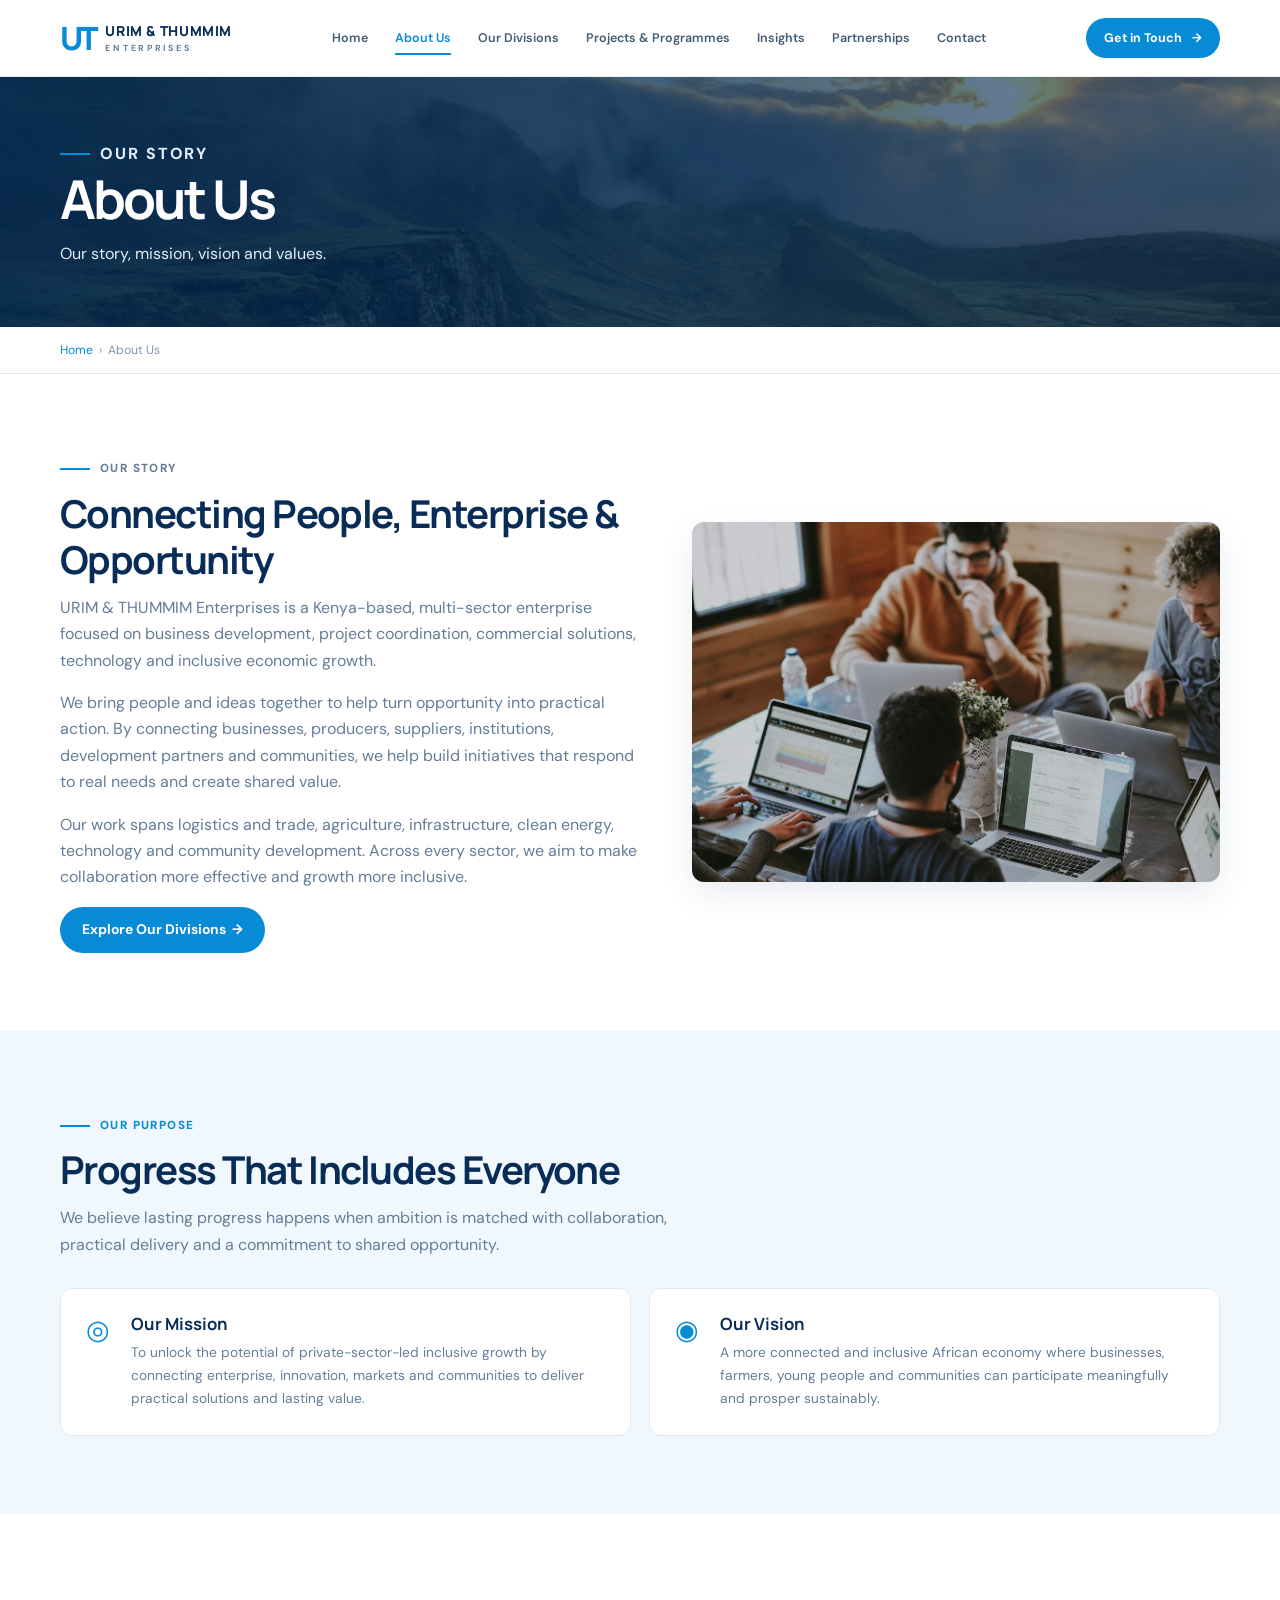
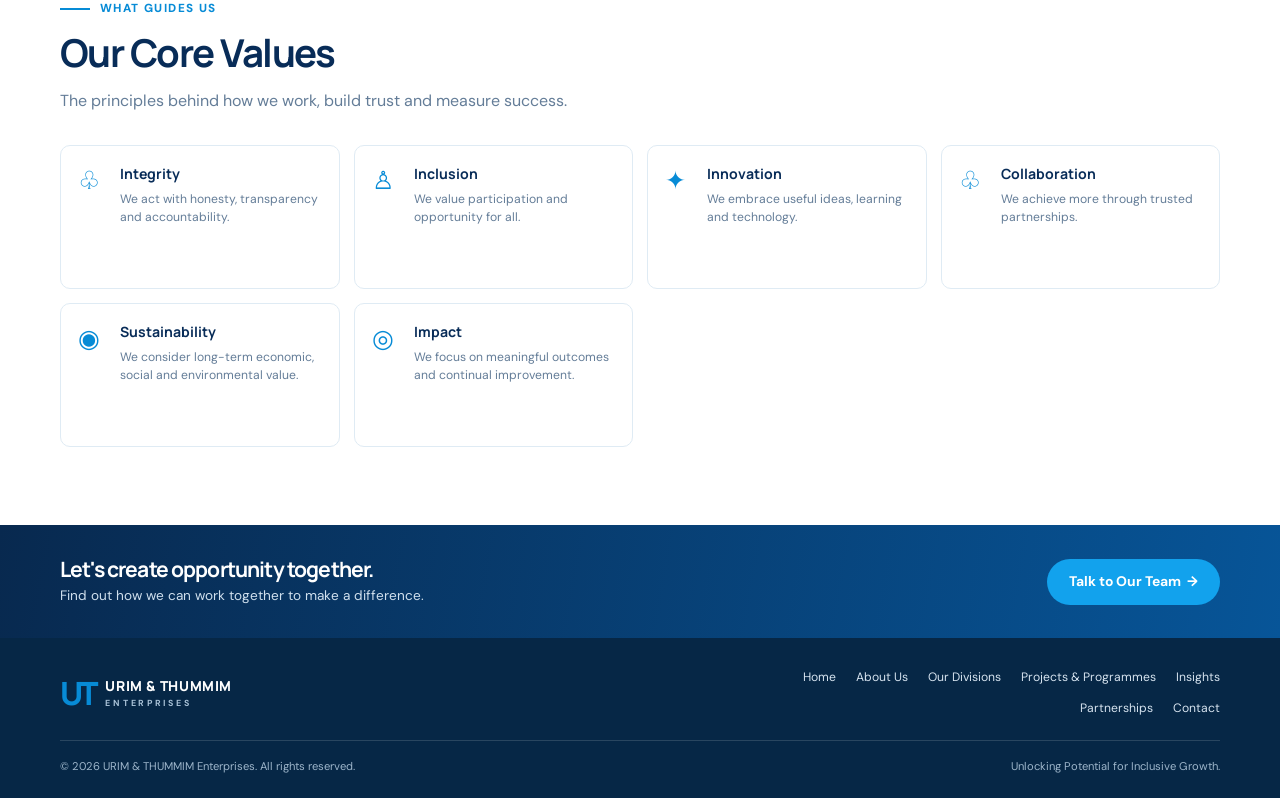
==== about.html @ a6ecb0e1 "Add files via upload" ====
<!doctype html>
<html lang="en">
<head>
  <meta charset="utf-8">
  <meta name="viewport" content="width=device-width, initial-scale=1">
  <meta name="theme-color" content="#082c58">
  <meta name="description" content="Learn about URIM & THUMMIM Enterprises, our purpose, mission, vision and values.">
  <title>About Us | URIM &amp; THUMMIM Enterprises</title>
  <link rel="stylesheet" href="assets/css/site.css">
  <script src="assets/js/site.js" defer></script>
</head>
<body>
  <header class="site-header"><div class="container nav-wrap">
    <a class="brand" href="index.html" aria-label="URIM and THUMMIM Enterprises home"><span class="brand-mark">UT</span><span class="brand-copy"><strong>URIM &amp; THUMMIM</strong><span>ENTERPRISES</span></span></a>
    <button class="menu-toggle" type="button" aria-label="Open navigation" aria-expanded="false" aria-controls="primary-navigation">☰</button>
    <nav class="site-nav" id="primary-navigation" aria-label="Main navigation"><a href="index.html">Home</a><a href="about.html" aria-current="page">About Us</a><a href="divisions.html">Our Divisions</a><a href="projects.html">Projects &amp; Programmes</a><a href="insights.html">Insights</a><a href="partnerships.html">Partnerships</a><a href="contact.html">Contact</a></nav>
    <a class="button nav-cta" href="contact.html">Get in Touch <span aria-hidden="true">→</span></a>
  </div></header>
  <main>
    <section class="page-hero"><div class="container"><p class="eyebrow">OUR STORY</p><h1>About Us</h1><p>Our story, mission, vision and values.</p></div></section>
    <div class="breadcrumbs"><div class="container"><a href="index.html">Home</a> &nbsp;›&nbsp; About Us</div></div>
    <section class="section"><div class="container story-grid">
      <div class="story-copy"><p class="eyebrow">OUR STORY</p><h2>Connecting People, Enterprise &amp; Opportunity</h2>
        <p>URIM &amp; THUMMIM Enterprises is a Kenya-based, multi-sector enterprise focused on business development, project coordination, commercial solutions, technology and inclusive economic growth.</p>
        <p>We bring people and ideas together to help turn opportunity into practical action. By connecting businesses, producers, suppliers, institutions, development partners and communities, we help build initiatives that respond to real needs and create shared value.</p>
        <p>Our work spans logistics and trade, agriculture, infrastructure, clean energy, technology and community development. Across every sector, we aim to make collaboration more effective and growth more inclusive.</p>
        <a class="button" href="divisions.html">Explore Our Divisions&nbsp; →</a>
      </div>
      <img class="story-image" src="assets/images/team.jpg" alt="Professionals collaborating around a table" loading="lazy">
    </div></section>
    <section class="section section--pale"><div class="container">
      <div class="section-heading"><div><p class="eyebrow">OUR PURPOSE</p><h2>Progress That Includes Everyone</h2><p class="lead">We believe lasting progress happens when ambition is matched with collaboration, practical delivery and a commitment to shared opportunity.</p></div></div>
      <div class="mission-grid">
        <article class="mission-card"><span class="solution-icon" aria-hidden="true">◎</span><div><h3>Our Mission</h3><p>To unlock the potential of private-sector-led inclusive growth by connecting enterprise, innovation, markets and communities to deliver practical solutions and lasting value.</p></div></article>
        <article class="mission-card"><span class="solution-icon" aria-hidden="true">◉</span><div><h3>Our Vision</h3><p>A more connected and inclusive African economy where businesses, farmers, young people and communities can participate meaningfully and prosper sustainably.</p></div></article>
      </div>
    </div></section>
    <section class="section" id="values"><div class="container">
      <div class="section-heading"><div><p class="eyebrow">WHAT GUIDES US</p><h2>Our Core Values</h2><p class="lead">The principles behind how we work, build trust and measure success.</p></div></div>
      <div class="solutions-grid">
        <article class="solution-card"><span class="solution-icon" aria-hidden="true">♧</span><span><h3>Integrity</h3><p>We act with honesty, transparency and accountability.</p></span></article>
        <article class="solution-card"><span class="solution-icon" aria-hidden="true">♙</span><span><h3>Inclusion</h3><p>We value participation and opportunity for all.</p></span></article>
        <article class="solution-card"><span class="solution-icon" aria-hidden="true">✦</span><span><h3>Innovation</h3><p>We embrace useful ideas, learning and technology.</p></span></article>
        <article class="solution-card"><span class="solution-icon" aria-hidden="true">♧</span><span><h3>Collaboration</h3><p>We achieve more through trusted partnerships.</p></span></article>
        <article class="solution-card"><span class="solution-icon" aria-hidden="true">◉</span><span><h3>Sustainability</h3><p>We consider long-term economic, social and environmental value.</p></span></article>
        <article class="solution-card"><span class="solution-icon" aria-hidden="true">◎</span><span><h3>Impact</h3><p>We focus on meaningful outcomes and continual improvement.</p></span></article>
      </div>
    </div></section>
    <section class="callout"><div class="container callout-inner"><div><h2>Let's create opportunity together.</h2><p>Find out how we can work together to make a difference.</p></div><a class="button" href="contact.html">Talk to Our Team&nbsp; →</a></div></section>
  </main>
  <footer class="site-footer"><div class="container footer-main"><a class="brand" href="index.html"><span class="brand-mark">UT</span><span class="brand-copy"><strong>URIM &amp; THUMMIM</strong><span>ENTERPRISES</span></span></a><nav class="footer-nav" aria-label="Footer navigation"><a href="index.html">Home</a><a href="about.html">About Us</a><a href="divisions.html">Our Divisions</a><a href="projects.html">Projects &amp; Programmes</a><a href="insights.html">Insights</a><a href="partnerships.html">Partnerships</a><a href="contact.html">Contact</a></nav></div><div class="container footer-bottom"><span>© <span data-year>2026</span> URIM &amp; THUMMIM Enterprises. All rights reserved.</span><span>Unlocking Potential for Inclusive Growth.</span></div></footer>
</body>
</html>
---- assets/css/site.css ----
@import url('https://fonts.googleapis.com/css2?family=DM+Sans:wght@400;500;600;700&family=Manrope:wght@400;500;600;700;800&display=swap');

:root {
  --navy: #082c58;
  --blue: #078bd6;
  --bright-blue: #12a2ed;
  --ink: #14365e;
  --muted: #647d98;
  --pale: #f1f8fd;
  --line: #dfebf4;
  --white: #fff;
  --shadow: 0 12px 32px rgb(15 58 99 / 9%);
}

* { box-sizing: border-box; }
html { scroll-behavior: smooth; }
body {
  margin: 0;
  color: var(--ink);
  background: #fff;
  font-family: "DM Sans", Arial, sans-serif;
  line-height: 1.65;
  -webkit-font-smoothing: antialiased;
}
img { display: block; width: 100%; object-fit: cover; }
a { color: inherit; text-decoration: none; }
button, input, select, textarea { font: inherit; }
button, a { -webkit-tap-highlight-color: transparent; }
.container { width: min(1160px, calc(100% - 48px)); margin-inline: auto; }
.section { padding: 78px 0; }
.section--pale { background: var(--pale); }
.eyebrow {
  display: inline-flex;
  align-items: center;
  gap: 10px;
  margin: 0 0 12px;
  color: var(--blue);
  font-size: .73rem;
  font-weight: 800;
  letter-spacing: .12em;
  text-transform: uppercase;
}
.eyebrow::before { width: 30px; height: 2px; background: var(--blue); content: ""; }
h1, h2, h3, p { margin-top: 0; }
h1, h2, h3 { font-family: Manrope, "DM Sans", sans-serif; line-height: 1.2; }
h2 { margin-bottom: 12px; color: var(--navy); font-size: clamp(1.7rem, 3vw, 2.45rem); letter-spacing: -.04em; }
.lead { max-width: 660px; margin-bottom: 0; color: var(--muted); }
.section-heading { display: flex; align-items: end; justify-content: space-between; gap: 24px; margin-bottom: 30px; }
.section-heading > div { max-width: 690px; }
.text-link { color: var(--blue); font-size: .88rem; font-weight: 700; white-space: nowrap; }
.text-link:hover { color: var(--navy); }
.button {
  display: inline-flex;
  min-height: 46px;
  align-items: center;
  justify-content: center;
  gap: 10px;
  padding: 0 21px;
  border: 1px solid transparent;
  border-radius: 999px;
  background: var(--blue);
  color: var(--white);
  font-size: .87rem;
  font-weight: 700;
  transition: background .2s, transform .2s;
}
.button:hover { transform: translateY(-2px); background: var(--navy); }
.button--outline { border-color: #9eb4c9; background: #fff; color: var(--navy); }
.button--outline:hover { border-color: var(--navy); background: var(--navy); color: #fff; }

/* Header and navigation */
.site-header { position: relative; z-index: 5; border-bottom: 1px solid #e8f0f7; background: #fff; }
.nav-wrap { display: flex; min-height: 76px; align-items: center; justify-content: space-between; gap: 24px; }
.brand { display: inline-flex; flex: 0 0 auto; align-items: center; gap: 10px; color: var(--navy); }
.brand-mark { color: var(--blue); font-family: Manrope, sans-serif; font-size: 2rem; font-weight: 800; letter-spacing: -.12em; line-height: 1; }
.brand-copy { display: grid; line-height: 1.15; }
.brand-copy strong { font-family: Manrope, sans-serif; font-size: .86rem; font-weight: 800; letter-spacing: .045em; }
.brand-copy span { margin-top: 4px; color: var(--muted); font-size: .55rem; font-weight: 700; letter-spacing: .31em; }
.site-nav { display: flex; align-items: center; gap: clamp(14px, 2.1vw, 28px); }
.site-nav a { position: relative; padding: 10px 0; color: #425b75; font-size: .78rem; font-weight: 600; white-space: nowrap; }
.site-nav a:hover, .site-nav a[aria-current="page"] { color: var(--blue); }
.site-nav a[aria-current="page"]::after { position: absolute; right: 0; bottom: 3px; left: 0; height: 2px; background: var(--blue); content: ""; }
.nav-cta { min-height: 40px; padding: 0 17px; font-size: .78rem; }
.menu-toggle { display: none; width: 44px; height: 44px; border: 1px solid var(--line); border-radius: 50%; background: #fff; color: var(--navy); cursor: pointer; font-size: 1.25rem; }

/* Home page */
.hero {
  position: relative;
  display: flex;
  min-height: 490px;
  align-items: center;
  overflow: hidden;
  background: linear-gradient(90deg, rgb(255 255 255 / 97%) 0%, rgb(255 255 255 / 82%) 39%, rgb(255 255 255 / 5%) 75%), url("../images/hero-reference.jpg") right center / auto 100% no-repeat, url("../images/solar-panels.jpg") center / cover no-repeat;
}
.hero::after { position: absolute; top: 0; right: 0; width: 11%; height: 100%; background: linear-gradient(135deg, transparent 0 30%, rgb(0 154 229 / 82%) 30% 54%, transparent 54%); content: ""; }
.hero-content { position: relative; z-index: 1; max-width: 620px; padding: 72px 0; }
.hero h1 { margin: 0 0 16px; color: var(--navy); font-size: clamp(2.5rem, 5.2vw, 4.25rem); font-weight: 800; letter-spacing: -.065em; line-height: 1.07; }
.hero h1 span { color: var(--blue); }
.hero-copy { max-width: 490px; margin-bottom: 24px; color: #395673; font-size: 1rem; }
.button-row { display: flex; flex-wrap: wrap; gap: 12px; }
.pillars { border-bottom: 1px solid var(--line); background: #fff; }
.pillar-row { display: grid; grid-template-columns: repeat(5, 1fr); padding: 18px 0; }
.pillar { display: flex; min-height: 48px; align-items: center; justify-content: center; gap: 12px; padding: 5px 12px; border-right: 1px solid var(--line); color: var(--navy); font-size: .75rem; font-weight: 600; line-height: 1.35; }
.pillar:last-child { border: 0; }
.pillar-icon { color: var(--blue); font-size: 1.35rem; }
.intro-grid { display: grid; grid-template-columns: .95fr 1.45fr; align-items: center; gap: 54px; }
.intro-copy p { margin: 0 0 14px; color: var(--muted); font-size: .92rem; }
.intro-copy .button { margin-top: 9px; }
.feature-photos { display: grid; height: 240px; grid-template-columns: 1.35fr 1fr; gap: 12px; }
.photo-feature { position: relative; min-height: 240px; overflow: hidden; border-radius: 12px; }
.photo-feature img { height: 100%; transition: transform .4s; }
.photo-feature:hover img { transform: scale(1.04); }
.photo-feature::after { position: absolute; inset: 45% 0 0; background: linear-gradient(transparent, rgb(4 29 57 / 75%)); content: ""; }
.photo-feature span { position: absolute; z-index: 1; right: 18px; bottom: 18px; left: 18px; color: white; font-family: Manrope, sans-serif; font-size: 1rem; font-weight: 700; line-height: 1.35; }
.photo-stack { display: grid; min-height: 0; grid-template-rows: repeat(3, minmax(0, 1fr)); gap: 10px; }
.photo-stack .photo-feature { min-height: 0; }
.photo-stack .photo-feature span { right: 13px; bottom: 12px; left: 13px; font-size: .8rem; }
.solutions-grid { display: grid; grid-template-columns: repeat(4, 1fr); gap: 14px; }
.solution-card { display: flex; min-height: 144px; gap: 14px; padding: 20px 17px; border: 1px solid var(--line); border-radius: 10px; background: #fff; transition: box-shadow .2s, transform .2s; }
.solution-card:hover { transform: translateY(-3px); box-shadow: var(--shadow); }
.solution-icon { flex: 0 0 28px; color: var(--blue); font-size: 1.55rem; line-height: 1.2; }
.solution-card h3 { margin: 0 0 7px; color: var(--navy); font-size: .88rem; }
.solution-card p { margin: 0; color: var(--muted); font-size: .76rem; line-height: 1.55; }
.values-band { display: grid; grid-template-columns: .95fr 2.05fr; background: var(--navy); color: #fff; }
.values-intro { display: flex; min-height: 260px; align-items: center; padding: 45px max(34px, calc((100vw - 1160px) / 2)); padding-right: 35px; background: linear-gradient(90deg, rgb(4 34 68 / 84%), rgb(4 34 68 / 62%)), url("../images/community.jpg") center / cover; }
.values-intro h2 { color: #fff; font-size: 1.8rem; }
.values-intro p { max-width: 360px; margin-bottom: 18px; color: #d3e2ef; font-size: .86rem; }
.values-list { display: grid; grid-template-columns: repeat(6, 1fr); align-content: center; padding: 32px 4vw; }
.value-item { padding: 14px 9px; text-align: center; }
.value-item .solution-icon { display: block; margin-bottom: 9px; font-size: 1.55rem; }
.value-item strong { display: block; color: #fff; font-size: .75rem; }
.value-item span:last-child { display: block; margin-top: 5px; color: #b9cee1; font-size: .67rem; line-height: 1.45; }
.project-grid { display: grid; grid-template-columns: repeat(3, 1fr); gap: 18px; }
.project-card { overflow: hidden; border: 1px solid var(--line); border-radius: 11px; background: #fff; }
.project-card img { height: 190px; transition: transform .4s; }
.project-card:hover img { transform: scale(1.035); }
.project-card-copy { padding: 17px 18px 19px; }
.project-card h3 { margin-bottom: 7px; color: var(--navy); font-size: .95rem; }
.project-card p { margin-bottom: 12px; color: var(--muted); font-size: .79rem; }
.project-card .text-link { font-size: .78rem; }
.explore-grid { display: grid; grid-template-columns: repeat(3, minmax(0, 1fr)); gap: 18px; }
.explore-card { overflow: hidden; border: 1px solid var(--line); border-radius: 11px; background: #fff; transition: box-shadow .2s, transform .2s; }
.explore-card:hover { transform: translateY(-3px); box-shadow: var(--shadow); }
.explore-card img { height: 175px; transition: transform .4s; }
.explore-card:hover img { transform: scale(1.035); }
.explore-card-copy { padding: 17px 18px 19px; }
.explore-card h3 { margin: 10px 0 7px; color: var(--navy); font-size: 1rem; }
.explore-card p { margin-bottom: 11px; color: var(--muted); font-size: .82rem; }
.explore-card .text-link { font-size: .78rem; }
.callout { padding: 31px 0; background: linear-gradient(100deg, #08294f, #075598); color: #fff; }
.callout-inner { display: flex; align-items: center; justify-content: space-between; gap: 25px; }
.callout h2 { margin: 0 0 4px; color: #fff; font-size: 1.32rem; }
.callout p { margin: 0; color: #d0e0ee; font-size: .85rem; }
.callout .button { flex: 0 0 auto; background: var(--bright-blue); }

/* Interior pages */
.page-hero { position: relative; display: flex; min-height: 250px; align-items: center; overflow: hidden; background: linear-gradient(90deg, rgb(5 42 79 / 90%), rgb(5 42 79 / 55%)), url("../images/landscape.jpg") center 52% / cover; color: #fff; }
.page-hero--projects { background-image: linear-gradient(90deg, rgb(5 42 79 / 88%), rgb(5 42 79 / 48%)), url("../images/hero-worker.jpg"); }
.page-hero--divisions { background-image: linear-gradient(90deg, rgb(5 42 79 / 88%), rgb(5 42 79 / 48%)), url("../images/solar-panels.jpg"); }
.page-hero--insights { background-image: linear-gradient(90deg, rgb(5 42 79 / 88%), rgb(5 42 79 / 48%)), url("../images/meeting.jpg"); }
.page-hero--contact { background-image: linear-gradient(90deg, rgb(5 42 79 / 86%), rgb(5 42 79 / 34%)), url("../images/city-skyline.jpg"); background-position: center, center 43%; }
.page-hero h1 { margin: 0 0 9px; color: #fff; font-size: clamp(2.2rem, 5vw, 3.35rem); letter-spacing: -.055em; }
.page-hero p { max-width: 610px; margin: 0; color: #e0edf7; font-size: 1rem; }
.breadcrumbs { padding: 13px 0; border-bottom: 1px solid var(--line); color: #8296aa; font-size: .76rem; }
.breadcrumbs a { color: var(--blue); }
.story-grid { display: grid; grid-template-columns: 1.05fr .95fr; align-items: center; gap: 48px; }
.story-image { height: 360px; border-radius: 12px; box-shadow: var(--shadow); }
.story-copy p { color: var(--muted); }
.story-feature { display: grid; grid-template-columns: 1fr 1fr; align-items: center; gap: 30px; margin: 0 0 30px; overflow: hidden; border: 1px solid var(--line); border-radius: 12px; background: #f3f8fc; }
.story-feature > img { height: 280px; }
.story-feature-copy { padding: 28px 30px 28px 0; }
.story-feature-copy h2 { margin: 8px 0; color: var(--navy); font-size: 1.4rem; }
.story-feature-copy p:not(.eyebrow) { color: var(--muted); font-size: .87rem; }
.mission-grid { display: grid; grid-template-columns: repeat(2, 1fr); gap: 18px; }
.mission-card { display: flex; gap: 17px; padding: 25px; border: 1px solid var(--line); border-radius: 12px; background: #fff; }
.mission-card .solution-icon { font-size: 1.7rem; }
.mission-card h3 { margin: 0 0 7px; color: var(--navy); font-size: 1.05rem; }
.mission-card p { margin: 0; color: var(--muted); font-size: .86rem; }
.stats { display: grid; grid-template-columns: repeat(4, 1fr); gap: 15px; }
.stat { padding: 25px 20px; border: 1px solid var(--line); border-radius: 10px; background: #fff; text-align: center; }
.stat strong { display: block; color: var(--blue); font-family: Manrope, sans-serif; font-size: 1.8rem; }
.stat span { color: var(--muted); font-size: .82rem; }
.division-grid, .insight-grid { display: grid; grid-template-columns: repeat(3, 1fr); gap: 22px; }
.division-card { overflow: hidden; border: 1px solid var(--line); border-radius: 12px; background: #fff; }
.division-card img { height: 205px; }
.division-card > div { padding: 20px; }
.division-card h3 { margin-bottom: 8px; color: var(--navy); font-size: 1.05rem; }
.division-card p { margin-bottom: 12px; color: var(--muted); font-size: .83rem; }
.tag { display: inline-flex; padding: 4px 10px; border-radius: 999px; background: #e8f5fe; color: #087cbd; font-size: .67rem; font-weight: 700; }
.project-card .tag { margin-bottom: 9px; }
.project-filters { display: flex; flex-wrap: wrap; gap: 9px; margin-bottom: 24px; }
.filter-chip { padding: 8px 15px; border: 1px solid var(--line); border-radius: 999px; background: white; color: var(--muted); font-size: .79rem; }
.filter-chip.active { border-color: var(--blue); background: var(--blue); color: #fff; }
.insight-card { overflow: hidden; border: 1px solid var(--line); border-radius: 12px; background: #fff; }
.insight-card img { height: 190px; }
.insight-copy { padding: 19px; }
.insight-copy h3 { margin: 10px 0 8px; color: var(--navy); font-size: 1rem; }
.insight-copy p { margin: 0; color: var(--muted); font-size: .82rem; }
.partnership-grid { display: grid; grid-template-columns: 1fr 1fr; align-items: center; gap: 42px; }
.partnership-grid img { height: 360px; border-radius: 12px; }
.check-list { display: grid; gap: 12px; margin: 21px 0; padding: 0; list-style: none; }
.check-list li { display: flex; gap: 10px; color: var(--muted); font-size: .88rem; }
.check-list li::before { color: var(--blue); content: "✓"; font-weight: 800; }
.contact-section { padding: 45px 0 58px; }
.contact-grid { display: grid; grid-template-columns: .92fr 1.08fr; align-items: start; gap: 38px; }
.contact-grid > div > h2 { margin-bottom: 8px; font-size: 1.8rem; }
.contact-intro { margin-bottom: 19px; color: var(--muted); font-size: .87rem; }
.contact-info { display: grid; gap: 9px; }
.contact-card { display: flex; align-items: flex-start; gap: 13px; padding: 12px 14px; border: 1px solid var(--line); border-radius: 9px; background: #fff; }
.contact-icon { display: grid; width: 34px; height: 34px; flex: 0 0 34px; place-items: center; border-radius: 9px; background: #eaf6fd; color: var(--blue); }
.contact-icon svg { width: 19px; height: 19px; stroke: currentColor; stroke-linecap: round; stroke-linejoin: round; stroke-width: 1.8; }
.contact-card strong { display: block; margin-bottom: 3px; color: var(--navy); font-size: .87rem; }
.contact-card span { color: var(--muted); font-size: .81rem; }
.contact-card .contact-email-link { display: inline-flex; min-height: 34px; align-items: center; margin-top: 3px; padding: 6px 10px; border-radius: 6px; background: #eaf6fd; color: #087cbd; font-size: .81rem; font-weight: 700; text-decoration: underline; text-underline-offset: 3px; }
.contact-card .contact-email-link:hover { background: #d7edfa; color: #064e78; }
.contact-card .contact-email-link:focus-visible { border-radius: 2px; outline: 2px solid var(--blue); outline-offset: 3px; }
.contact-map { position: relative; display: block; height: 154px; margin-top: 13px; overflow: hidden; border: 1px solid var(--line); border-radius: 10px; background: #e7f1e7; }
.contact-map > img { height: 100%; }
.map-label { position: absolute; right: 9px; bottom: 9px; left: 9px; display: flex; align-items: center; justify-content: space-between; gap: 12px; padding: 9px 12px; border: 1px solid rgb(223 235 244 / 85%); border-radius: 8px; background: rgb(255 255 255 / 96%); }
.map-label strong, .map-label small { display: block; }
.map-label strong { color: var(--navy); font-size: .78rem; }
.map-label small { margin-top: 2px; color: var(--muted); font-size: .67rem; }
.map-link { color: var(--blue); font-size: .72rem; font-weight: 700; white-space: nowrap; }
.contact-banner { padding: 28px 0; background: linear-gradient(100deg, rgb(4 37 71 / 97%), rgb(5 73 127 / 88%)), url("../images/landscape.jpg") center 48% / cover; color: #fff; }
.contact-banner-inner { display: flex; align-items: center; gap: 17px; }
.contact-banner-mark { display: grid; width: 49px; height: 49px; flex: 0 0 49px; place-items: center; border: 1px solid rgb(255 255 255 / 46%); border-radius: 50%; color: #fff; font-family: Manrope, sans-serif; font-size: 1.05rem; font-weight: 800; }
.contact-banner-inner > div { flex: 1; }
.contact-banner h2 { margin: 0 0 4px; color: #fff; font-size: 1.18rem; }
.contact-banner p { margin: 0; color: #d0e0ee; font-size: .8rem; }
.contact-banner .button { flex: 0 0 auto; background: var(--bright-blue); }

/* Footer */
.site-footer { background: #062746; color: #d6e3ef; }
.footer-top { display: flex; align-items: center; justify-content: space-between; gap: 25px; padding: 38px 0; border-bottom: 1px solid rgb(255 255 255 / 14%); }
.footer-top h2 { margin: 0 0 5px; color: #fff; font-size: 1.28rem; }
.footer-top p { margin: 0; color: #b7cadd; font-size: .8rem; }
.footer-main { display: grid; grid-template-columns: 1.4fr 1fr; gap: 40px; padding: 29px 0 22px; }
.footer-main .brand { color: #fff; }
.footer-main .brand-copy span { color: #aac3d8; }
.footer-nav { display: flex; flex-wrap: wrap; justify-content: end; gap: 11px 20px; align-content: center; }
.footer-nav a { color: #d6e3ef; font-size: .76rem; }
.footer-nav a:hover { color: #65c5fb; }
.footer-bottom { display: flex; justify-content: space-between; gap: 18px; padding: 16px 0 22px; border-top: 1px solid rgb(255 255 255 / 14%); color: #9db5ca; font-size: .7rem; }
.social-links { display: flex; gap: 8px; }
.social-links a { display: grid; width: 25px; height: 25px; place-items: center; border-radius: 50%; background: #e5f3fd; color: var(--navy); font-size: .67rem; font-weight: 800; }

@media (max-width: 920px) {
  .site-nav { gap: 13px; }
  .site-nav a { font-size: .71rem; }
  .nav-cta { display: none; }
  .intro-grid { gap: 32px; }
  .solutions-grid { grid-template-columns: repeat(2, 1fr); }
  .values-band { grid-template-columns: 1fr; }
  .values-intro { min-height: 220px; padding: 38px 24px; }
  .values-list { padding: 24px; }
  .division-grid, .insight-grid, .explore-grid { grid-template-columns: repeat(2, minmax(0, 1fr)); }
}
@media (max-width: 700px) {
  .container { width: min(100% - 36px, 540px); }
  .section { padding: 57px 0; }
  .nav-wrap { min-height: 68px; }
  .menu-toggle { display: inline-grid; place-items: center; }
  .site-nav { position: absolute; top: 100%; right: 0; left: 0; display: none; align-items: stretch; gap: 0; padding: 9px 18px 17px; border-bottom: 1px solid var(--line); background: #fff; box-shadow: 0 14px 20px rgb(10 42 72 / 10%); }
  .site-nav.is-open { display: grid; }
  .site-nav a { padding: 12px 6px; border-bottom: 1px solid #edf2f7; font-size: .9rem; }
  .site-nav a[aria-current="page"]::after { right: auto; bottom: 6px; width: 25px; }
  .hero { min-height: 525px; align-items: end; background-image: linear-gradient(0deg, rgb(255 255 255 / 98%), rgb(255 255 255 / 91%) 40%, rgb(255 255 255 / 15%) 100%), url("../images/hero-reference.jpg"), url("../images/solar-panels.jpg"); background-position: center, right center, center; background-size: 100% 100%, auto 66%, cover; background-repeat: no-repeat; }
  .hero::after { width: 18%; }
  .hero-content { padding: 190px 0 39px; }
  .hero h1 { font-size: clamp(2.35rem, 11vw, 3.4rem); }
  .hero-copy { font-size: .91rem; }
  .pillar-row { grid-template-columns: repeat(2, 1fr); padding: 10px 0; }
  .pillar { justify-content: start; min-height: 56px; border-right: 0; border-bottom: 1px solid var(--line); }
  .pillar:nth-last-child(-n+1) { grid-column: 1 / -1; border-bottom: 0; }
  .intro-grid, .story-grid, .partnership-grid, .contact-grid { grid-template-columns: 1fr; gap: 27px; }
  .story-feature { grid-template-columns: 1fr; gap: 0; }
  .story-feature > img { height: 210px; }
  .story-feature-copy { padding: 22px; }
  .feature-photos { height: auto; grid-template-columns: 1fr; }
  .photo-feature { min-height: 220px; }
  .photo-stack { grid-template-columns: repeat(3, minmax(0, 1fr)); grid-template-rows: 1fr; }
  .photo-stack .photo-feature { min-height: 115px; }
  .section-heading { align-items: start; flex-direction: column; gap: 10px; }
  .solutions-grid { gap: 10px; }
  .solution-card { min-height: 155px; flex-direction: column; gap: 10px; padding: 15px; }
  .solution-icon { font-size: 1.35rem; }
  .values-list { grid-template-columns: repeat(3, 1fr); padding: 18px 10px; }
  .project-grid, .division-grid, .insight-grid { grid-template-columns: 1fr; }
  .explore-grid { grid-template-columns: repeat(2, minmax(0, 1fr)); gap: 11px; }
  .explore-card img { height: 125px; }
  .explore-card-copy { padding: 13px; }
  .explore-card h3 { font-size: .89rem; }
  .explore-card p { font-size: .75rem; }
  .project-card img, .division-card img, .insight-card img { height: 215px; }
  .callout-inner, .footer-top { align-items: start; flex-direction: column; }
  .callout-inner .button { align-self: start; }
  .page-hero { min-height: 220px; }
  .mission-grid, .stats { grid-template-columns: repeat(2, 1fr); }
  .story-image, .partnership-grid img { height: 270px; }
  .contact-banner-inner { align-items: start; flex-wrap: wrap; }
  .contact-banner-inner > div { flex-basis: calc(100% - 70px); }
  .contact-banner .button { margin-left: 66px; }
  .footer-main { grid-template-columns: 1fr; gap: 20px; }
  .footer-nav { justify-content: start; }
  .footer-bottom { flex-direction: column; }
}
@media (max-width: 390px) {
  .container { width: calc(100% - 28px); }
  .brand-copy strong { font-size: .76rem; }
  .brand-mark { font-size: 1.8rem; }
  .button { padding-inline: 16px; font-size: .8rem; }
  .pillar { padding-inline: 6px; font-size: .69rem; }
  .solutions-grid { grid-template-columns: 1fr 1fr; }
  .explore-grid { grid-template-columns: 1fr; }
  .explore-card img { height: 170px; }
}
@media (prefers-reduced-motion: reduce) {
  *, *::before, *::after { scroll-behavior: auto !important; transition-duration: .01ms !important; animation-duration: .01ms !important; }
}
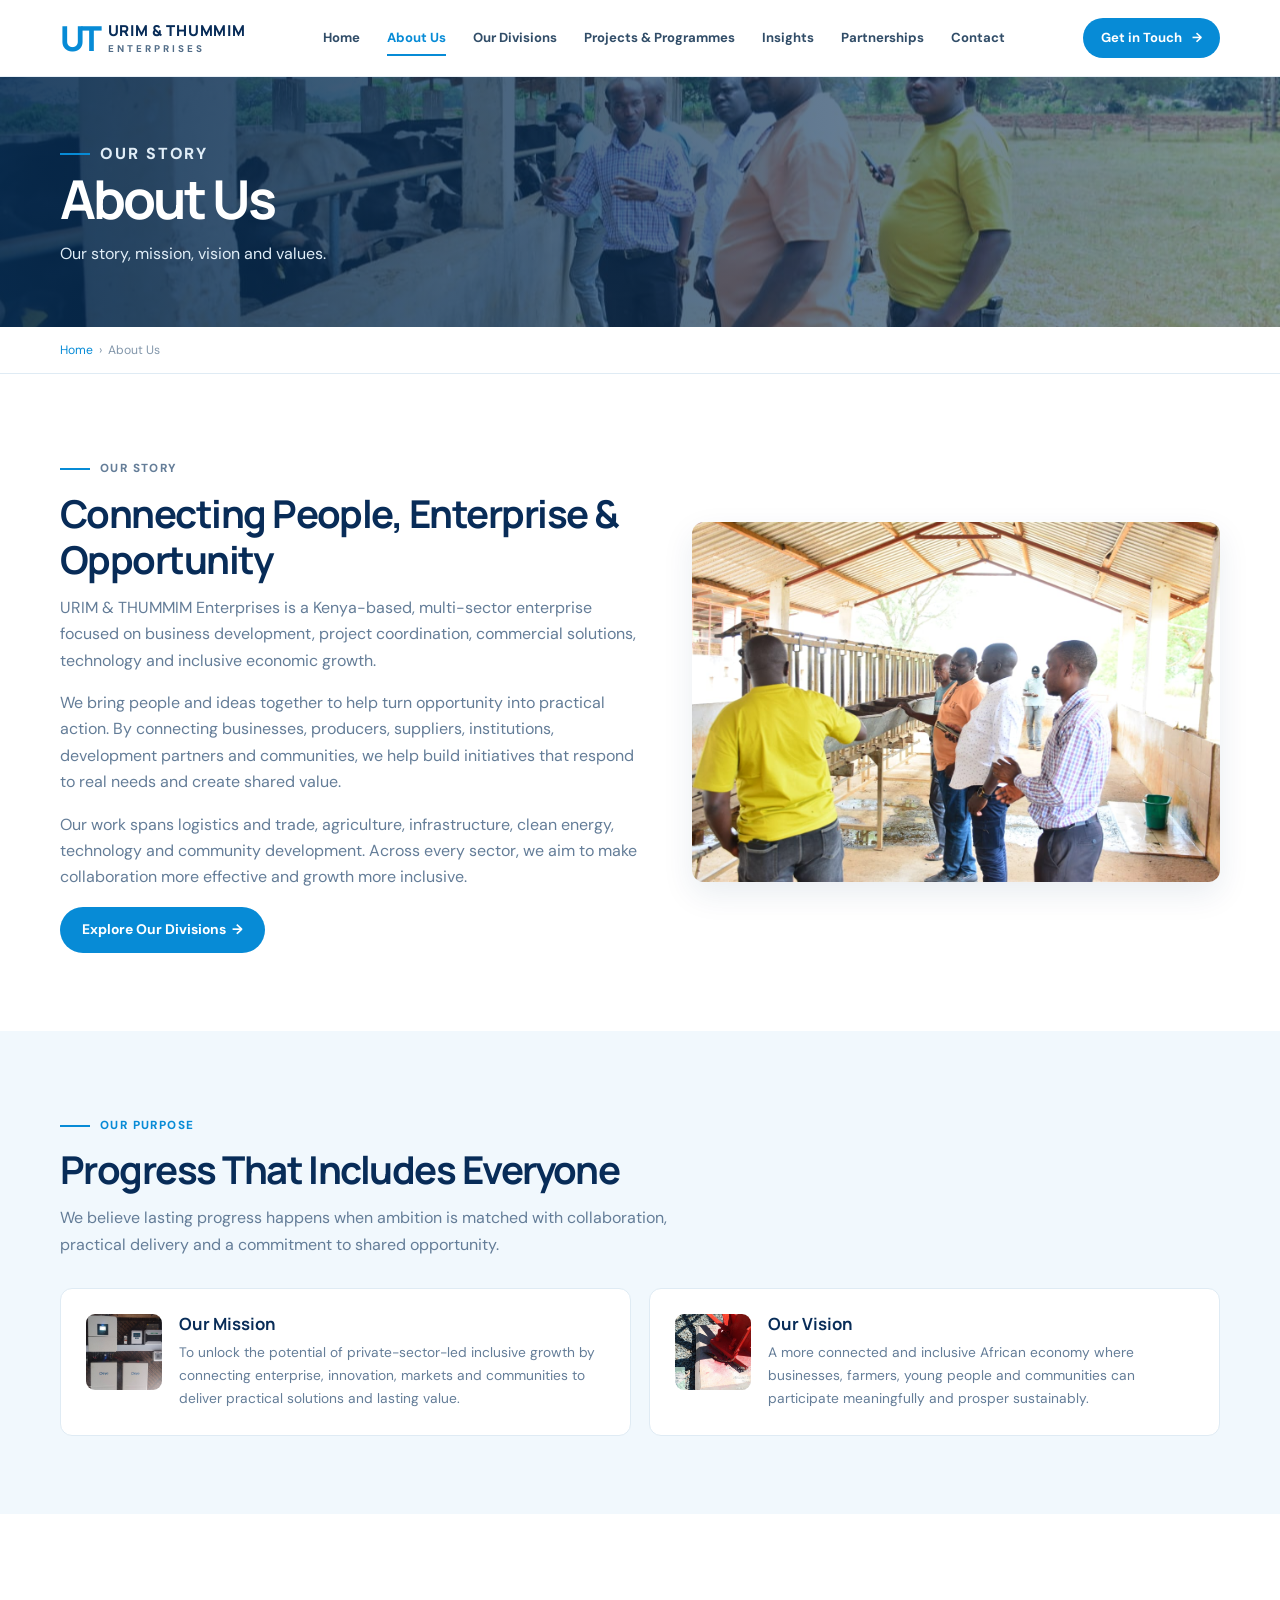
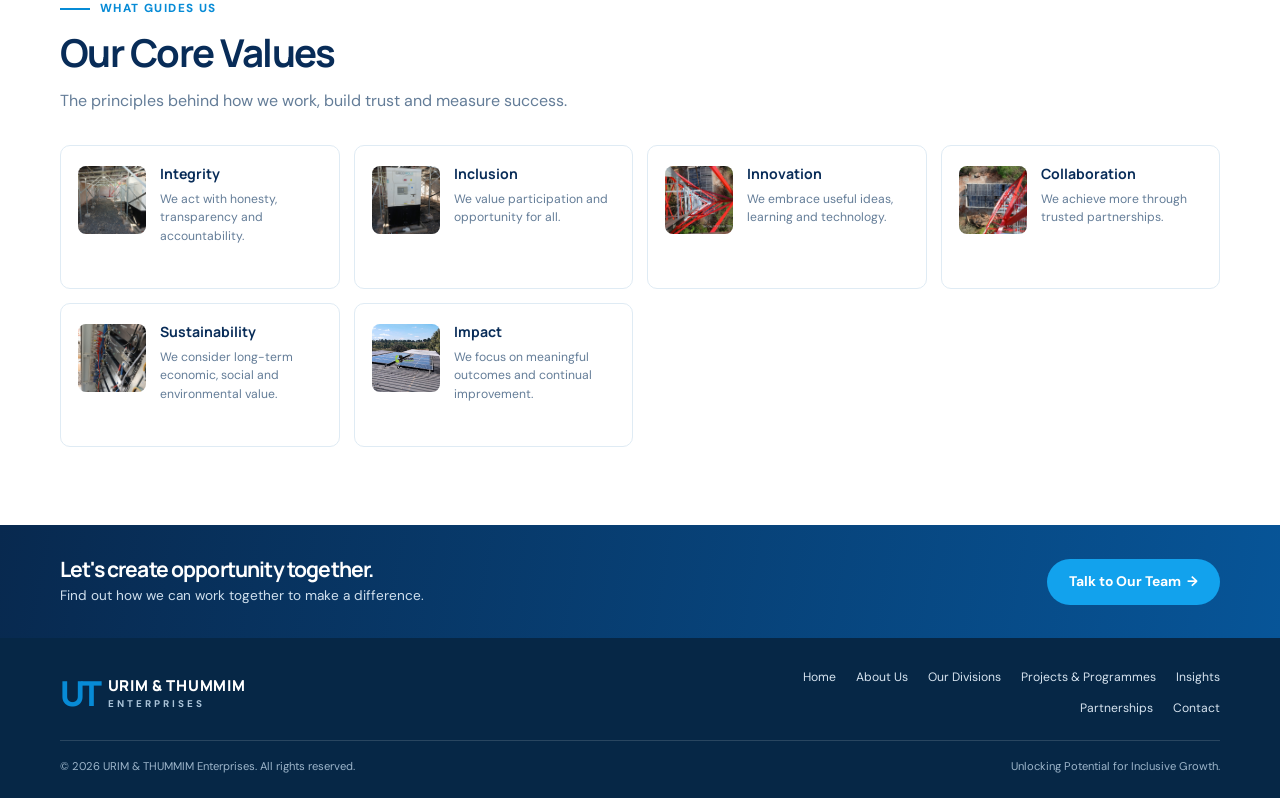
==== commit 38ba7e17: "Add files via upload" ====
--- a/about.html
+++ b/about.html
@@ -5,6 +5,7 @@
   <meta name="viewport" content="width=device-width, initial-scale=1">
   <meta name="theme-color" content="#082c58">
   <meta name="description" content="Learn about URIM & THUMMIM Enterprises, our purpose, mission, vision and values.">
+  <link rel="icon" type="image/png" href="logo2.png">
   <title>About Us | URIM &amp; THUMMIM Enterprises</title>
   <link rel="stylesheet" href="assets/css/site.css">
   <script src="assets/js/site.js" defer></script>
@@ -17,7 +18,7 @@
     <a class="button nav-cta" href="contact.html">Get in Touch <span aria-hidden="true">→</span></a>
   </div></header>
   <main>
-    <section class="page-hero"><div class="container"><p class="eyebrow">OUR STORY</p><h1>About Us</h1><p>Our story, mission, vision and values.</p></div></section>
+    <section class="page-hero page-hero--about"><div class="container"><p class="eyebrow">OUR STORY</p><h1>About Us</h1><p>Our story, mission, vision and values.</p></div></section>
     <div class="breadcrumbs"><div class="container"><a href="index.html">Home</a> &nbsp;›&nbsp; About Us</div></div>
     <section class="section"><div class="container story-grid">
       <div class="story-copy"><p class="eyebrow">OUR STORY</p><h2>Connecting People, Enterprise &amp; Opportunity</h2>
@@ -26,24 +27,24 @@
         <p>Our work spans logistics and trade, agriculture, infrastructure, clean energy, technology and community development. Across every sector, we aim to make collaboration more effective and growth more inclusive.</p>
         <a class="button" href="divisions.html">Explore Our Divisions&nbsp; →</a>
       </div>
-      <img class="story-image" src="assets/images/team.jpg" alt="Professionals collaborating around a table" loading="lazy">
+      <img class="story-image" src="assets/images/h24.jpeg" alt="People discussing dairy production at a livestock facility" loading="lazy">
     </div></section>
     <section class="section section--pale"><div class="container">
       <div class="section-heading"><div><p class="eyebrow">OUR PURPOSE</p><h2>Progress That Includes Everyone</h2><p class="lead">We believe lasting progress happens when ambition is matched with collaboration, practical delivery and a commitment to shared opportunity.</p></div></div>
       <div class="mission-grid">
-        <article class="mission-card"><span class="solution-icon" aria-hidden="true">◎</span><div><h3>Our Mission</h3><p>To unlock the potential of private-sector-led inclusive growth by connecting enterprise, innovation, markets and communities to deliver practical solutions and lasting value.</p></div></article>
-        <article class="mission-card"><span class="solution-icon" aria-hidden="true">◉</span><div><h3>Our Vision</h3><p>A more connected and inclusive African economy where businesses, farmers, young people and communities can participate meaningfully and prosper sustainably.</p></div></article>
+        <article class="mission-card"><img class="mission-photo" src="assets/images/h52.jpeg" alt="Community and enterprise project photo" loading="lazy"><div><h3>Our Mission</h3><p>To unlock the potential of private-sector-led inclusive growth by connecting enterprise, innovation, markets and communities to deliver practical solutions and lasting value.</p></div></article>
+        <article class="mission-card"><img class="mission-photo" src="assets/images/h53.jpeg" alt="Community and enterprise project photo" loading="lazy"><div><h3>Our Vision</h3><p>A more connected and inclusive African economy where businesses, farmers, young people and communities can participate meaningfully and prosper sustainably.</p></div></article>
       </div>
     </div></section>
     <section class="section" id="values"><div class="container">
       <div class="section-heading"><div><p class="eyebrow">WHAT GUIDES US</p><h2>Our Core Values</h2><p class="lead">The principles behind how we work, build trust and measure success.</p></div></div>
       <div class="solutions-grid">
-        <article class="solution-card"><span class="solution-icon" aria-hidden="true">♧</span><span><h3>Integrity</h3><p>We act with honesty, transparency and accountability.</p></span></article>
-        <article class="solution-card"><span class="solution-icon" aria-hidden="true">♙</span><span><h3>Inclusion</h3><p>We value participation and opportunity for all.</p></span></article>
-        <article class="solution-card"><span class="solution-icon" aria-hidden="true">✦</span><span><h3>Innovation</h3><p>We embrace useful ideas, learning and technology.</p></span></article>
-        <article class="solution-card"><span class="solution-icon" aria-hidden="true">♧</span><span><h3>Collaboration</h3><p>We achieve more through trusted partnerships.</p></span></article>
-        <article class="solution-card"><span class="solution-icon" aria-hidden="true">◉</span><span><h3>Sustainability</h3><p>We consider long-term economic, social and environmental value.</p></span></article>
-        <article class="solution-card"><span class="solution-icon" aria-hidden="true">◎</span><span><h3>Impact</h3><p>We focus on meaningful outcomes and continual improvement.</p></span></article>
+        <article class="solution-card"><img class="solution-thumb" src="assets/images/h1.jpeg" alt="Project photo from the supplied image collection" loading="lazy"><span><h3>Integrity</h3><p>We act with honesty, transparency and accountability.</p></span></article>
+        <article class="solution-card"><img class="solution-thumb" src="assets/images/h2.jpeg" alt="Project photo from the supplied image collection" loading="lazy"><span><h3>Inclusion</h3><p>We value participation and opportunity for all.</p></span></article>
+        <article class="solution-card"><img class="solution-thumb" src="assets/images/h3.jpeg" alt="Project photo from the supplied image collection" loading="lazy"><span><h3>Innovation</h3><p>We embrace useful ideas, learning and technology.</p></span></article>
+        <article class="solution-card"><img class="solution-thumb" src="assets/images/h4.jpeg" alt="Project photo from the supplied image collection" loading="lazy"><span><h3>Collaboration</h3><p>We achieve more through trusted partnerships.</p></span></article>
+        <article class="solution-card"><img class="solution-thumb" src="assets/images/h5.jpeg" alt="Project photo from the supplied image collection" loading="lazy"><span><h3>Sustainability</h3><p>We consider long-term economic, social and environmental value.</p></span></article>
+        <article class="solution-card"><img class="solution-thumb" src="assets/images/h14.jpeg" alt="Project photo from the supplied image collection" loading="lazy"><span><h3>Impact</h3><p>We focus on meaningful outcomes and continual improvement.</p></span></article>
       </div>
     </div></section>
     <section class="callout"><div class="container callout-inner"><div><h2>Let's create opportunity together.</h2><p>Find out how we can work together to make a difference.</p></div><a class="button" href="contact.html">Talk to Our Team&nbsp; →</a></div></section>
--- a/assets/css/site.css
+++ b/assets/css/site.css
@@ -72,15 +72,15 @@
 .site-header { position: relative; z-index: 5; border-bottom: 1px solid #e8f0f7; background: #fff; }
 .nav-wrap { display: flex; min-height: 76px; align-items: center; justify-content: space-between; gap: 24px; }
 .brand { display: inline-flex; flex: 0 0 auto; align-items: center; gap: 10px; color: var(--navy); }
-.brand-mark { color: var(--blue); font-family: Manrope, sans-serif; font-size: 2rem; font-weight: 800; letter-spacing: -.12em; line-height: 1; }
+.brand-mark { color: var(--blue); font-family: Manrope, sans-serif; font-size: 2.15rem; font-weight: 800; letter-spacing: -.12em; line-height: 1; }
 .brand-copy { display: grid; line-height: 1.15; }
-.brand-copy strong { font-family: Manrope, sans-serif; font-size: .86rem; font-weight: 800; letter-spacing: .045em; }
-.brand-copy span { margin-top: 4px; color: var(--muted); font-size: .55rem; font-weight: 700; letter-spacing: .31em; }
+.brand-copy strong { font-family: Manrope, sans-serif; font-size: .94rem; font-weight: 800; letter-spacing: .045em; }
+.brand-copy span { margin-top: 4px; color: #526d88; font-size: .61rem; font-weight: 800; letter-spacing: .31em; }
 .site-nav { display: flex; align-items: center; gap: clamp(14px, 2.1vw, 28px); }
-.site-nav a { position: relative; padding: 10px 0; color: #425b75; font-size: .78rem; font-weight: 600; white-space: nowrap; }
+.site-nav a { position: relative; padding: 10px 0; color: #314d68; font-size: .82rem; font-weight: 700; white-space: nowrap; }
 .site-nav a:hover, .site-nav a[aria-current="page"] { color: var(--blue); }
 .site-nav a[aria-current="page"]::after { position: absolute; right: 0; bottom: 3px; left: 0; height: 2px; background: var(--blue); content: ""; }
-.nav-cta { min-height: 40px; padding: 0 17px; font-size: .78rem; }
+.nav-cta { min-height: 40px; padding: 0 17px; font-size: .82rem; }
 .menu-toggle { display: none; width: 44px; height: 44px; border: 1px solid var(--line); border-radius: 50%; background: #fff; color: var(--navy); cursor: pointer; font-size: 1.25rem; }
 
 /* Home page */
@@ -90,10 +90,10 @@
   min-height: 490px;
   align-items: center;
   overflow: hidden;
-  background: linear-gradient(90deg, rgb(255 255 255 / 97%) 0%, rgb(255 255 255 / 82%) 39%, rgb(255 255 255 / 5%) 75%), url("../images/hero-reference.jpg") right center / auto 100% no-repeat, url("../images/solar-panels.jpg") center / cover no-repeat;
+  background: linear-gradient(90deg, rgb(255 255 255 / 93%) 0%, rgb(255 255 255 / 72%) 39%, rgb(255 255 255 / 18%) 75%, rgb(255 255 255 / 4%) 100%), linear-gradient(135deg, rgb(7 139 214 / 16%), rgb(8 44 88 / 12%)), url("../images/h82.jpeg") center center / cover no-repeat;
 }
 .hero::after { position: absolute; top: 0; right: 0; width: 11%; height: 100%; background: linear-gradient(135deg, transparent 0 30%, rgb(0 154 229 / 82%) 30% 54%, transparent 54%); content: ""; }
-.hero-content { position: relative; z-index: 1; max-width: 620px; padding: 72px 0; }
+.hero-content { position: relative; z-index: 1; max-width: 620px; margin-left: max(24px, calc((100% - 1160px) / 2)); margin-right: auto; padding: 36px 0; text-align: left; }
 .hero h1 { margin: 0 0 16px; color: var(--navy); font-size: clamp(2.5rem, 5.2vw, 4.25rem); font-weight: 800; letter-spacing: -.065em; line-height: 1.07; }
 .hero h1 span { color: var(--blue); }
 .hero-copy { max-width: 490px; margin-bottom: 24px; color: #395673; font-size: 1rem; }
@@ -109,6 +109,8 @@
 .feature-photos { display: grid; height: 240px; grid-template-columns: 1.35fr 1fr; gap: 12px; }
 .photo-feature { position: relative; min-height: 240px; overflow: hidden; border-radius: 12px; }
 .photo-feature img { height: 100%; transition: transform .4s; }
+.photo-feature > .card-visual { position: absolute; inset: 0; }
+.photo-feature > .card-visual > span { position: relative; inset: auto; z-index: 1; }
 .photo-feature:hover img { transform: scale(1.04); }
 .photo-feature::after { position: absolute; inset: 45% 0 0; background: linear-gradient(transparent, rgb(4 29 57 / 75%)); content: ""; }
 .photo-feature span { position: absolute; z-index: 1; right: 18px; bottom: 18px; left: 18px; color: white; font-family: Manrope, sans-serif; font-size: 1rem; font-weight: 700; line-height: 1.35; }
@@ -118,11 +120,12 @@
 .solutions-grid { display: grid; grid-template-columns: repeat(4, 1fr); gap: 14px; }
 .solution-card { display: flex; min-height: 144px; gap: 14px; padding: 20px 17px; border: 1px solid var(--line); border-radius: 10px; background: #fff; transition: box-shadow .2s, transform .2s; }
 .solution-card:hover { transform: translateY(-3px); box-shadow: var(--shadow); }
+.solution-thumb { width: 68px; height: 68px; flex: 0 0 68px; border-radius: 8px; object-fit: cover; }
 .solution-icon { flex: 0 0 28px; color: var(--blue); font-size: 1.55rem; line-height: 1.2; }
 .solution-card h3 { margin: 0 0 7px; color: var(--navy); font-size: .88rem; }
 .solution-card p { margin: 0; color: var(--muted); font-size: .76rem; line-height: 1.55; }
 .values-band { display: grid; grid-template-columns: .95fr 2.05fr; background: var(--navy); color: #fff; }
-.values-intro { display: flex; min-height: 260px; align-items: center; padding: 45px max(34px, calc((100vw - 1160px) / 2)); padding-right: 35px; background: linear-gradient(90deg, rgb(4 34 68 / 84%), rgb(4 34 68 / 62%)), url("../images/community.jpg") center / cover; }
+.values-intro { display: flex; min-height: 260px; align-items: center; padding: 45px max(34px, calc((100vw - 1160px) / 2)); padding-right: 35px; background: linear-gradient(90deg, rgb(4 34 68 / 84%), rgb(4 34 68 / 62%)), url("../images/field-participants.jpeg") center / cover; }
 .values-intro h2 { color: #fff; font-size: 1.8rem; }
 .values-intro p { max-width: 360px; margin-bottom: 18px; color: #d3e2ef; font-size: .86rem; }
 .values-list { display: grid; grid-template-columns: repeat(6, 1fr); align-content: center; padding: 32px 4vw; }
@@ -133,7 +136,12 @@
 .project-grid { display: grid; grid-template-columns: repeat(3, 1fr); gap: 18px; }
 .project-card { overflow: hidden; border: 1px solid var(--line); border-radius: 11px; background: #fff; }
 .project-card img { height: 190px; transition: transform .4s; }
+.project-card video { display: block; width: 100%; height: 190px; background: #0b2947; object-fit: cover; }
 .project-card:hover img { transform: scale(1.035); }
+.card-visual { display: grid; place-items: center; overflow: hidden; background: radial-gradient(circle at 76% 18%, rgb(18 162 237 / 45%), transparent 36%), linear-gradient(135deg, #0b315d, #087cbd); color: #fff; }
+.card-visual span { display: grid; width: 68px; height: 68px; place-items: center; border: 1px solid rgb(255 255 255 / 48%); border-radius: 20px; background: rgb(255 255 255 / 12%); font-size: 2rem; }
+.division-card > .card-visual { height: 205px; }
+.project-card > .card-visual, .insight-card > .card-visual { height: 190px; }
 .project-card-copy { padding: 17px 18px 19px; }
 .project-card h3 { margin-bottom: 7px; color: var(--navy); font-size: .95rem; }
 .project-card p { margin-bottom: 12px; color: var(--muted); font-size: .79rem; }
@@ -142,6 +150,7 @@
 .explore-card { overflow: hidden; border: 1px solid var(--line); border-radius: 11px; background: #fff; transition: box-shadow .2s, transform .2s; }
 .explore-card:hover { transform: translateY(-3px); box-shadow: var(--shadow); }
 .explore-card img { height: 175px; transition: transform .4s; }
+.explore-card > .card-visual { height: 175px; }
 .explore-card:hover img { transform: scale(1.035); }
 .explore-card-copy { padding: 17px 18px 19px; }
 .explore-card h3 { margin: 10px 0 7px; color: var(--navy); font-size: 1rem; }
@@ -154,11 +163,13 @@
 .callout .button { flex: 0 0 auto; background: var(--bright-blue); }
 
 /* Interior pages */
-.page-hero { position: relative; display: flex; min-height: 250px; align-items: center; overflow: hidden; background: linear-gradient(90deg, rgb(5 42 79 / 90%), rgb(5 42 79 / 55%)), url("../images/landscape.jpg") center 52% / cover; color: #fff; }
-.page-hero--projects { background-image: linear-gradient(90deg, rgb(5 42 79 / 88%), rgb(5 42 79 / 48%)), url("../images/hero-worker.jpg"); }
-.page-hero--divisions { background-image: linear-gradient(90deg, rgb(5 42 79 / 88%), rgb(5 42 79 / 48%)), url("../images/solar-panels.jpg"); }
-.page-hero--insights { background-image: linear-gradient(90deg, rgb(5 42 79 / 88%), rgb(5 42 79 / 48%)), url("../images/meeting.jpg"); }
-.page-hero--contact { background-image: linear-gradient(90deg, rgb(5 42 79 / 86%), rgb(5 42 79 / 34%)), url("../images/city-skyline.jpg"); background-position: center, center 43%; }
+.page-hero { position: relative; display: flex; min-height: 250px; align-items: center; overflow: hidden; background: linear-gradient(90deg, rgb(5 42 79 / 90%), rgb(5 42 79 / 55%)), url("../images/field-participants.jpeg") center 52% / cover; color: #fff; }
+.page-hero--about { background-image: linear-gradient(90deg, rgb(5 42 79 / 88%), rgb(5 42 79 / 48%)), url("../images/field-participants.jpeg"); }
+.page-hero--projects { background-image: linear-gradient(90deg, rgb(5 42 79 / 88%), rgb(5 42 79 / 48%)), url("../images/hero-reference.jpg"); }
+.page-hero--divisions { background-image: linear-gradient(90deg, rgb(5 42 79 / 88%), rgb(5 42 79 / 48%)), url("../images/hero-reference-mobile.jpg"); }
+.page-hero--insights { background-image: linear-gradient(90deg, rgb(5 42 79 / 88%), rgb(5 42 79 / 48%)), url("../images/field-participants.jpeg"); }
+.page-hero--partnerships { background-image: linear-gradient(90deg, rgb(5 42 79 / 88%), rgb(5 42 79 / 48%)), url("../images/completed-facility.jpeg"); }
+.page-hero--contact { background-image: linear-gradient(90deg, rgb(5 42 79 / 86%), rgb(5 42 79 / 34%)), url("../images/completed-facility.jpeg"); background-position: center, center 43%; }
 .page-hero h1 { margin: 0 0 9px; color: #fff; font-size: clamp(2.2rem, 5vw, 3.35rem); letter-spacing: -.055em; }
 .page-hero p { max-width: 610px; margin: 0; color: #e0edf7; font-size: 1rem; }
 .breadcrumbs { padding: 13px 0; border-bottom: 1px solid var(--line); color: #8296aa; font-size: .76rem; }
@@ -168,11 +179,13 @@
 .story-copy p { color: var(--muted); }
 .story-feature { display: grid; grid-template-columns: 1fr 1fr; align-items: center; gap: 30px; margin: 0 0 30px; overflow: hidden; border: 1px solid var(--line); border-radius: 12px; background: #f3f8fc; }
 .story-feature > img { height: 280px; }
+.story-feature > .card-visual { height: 280px; }
 .story-feature-copy { padding: 28px 30px 28px 0; }
 .story-feature-copy h2 { margin: 8px 0; color: var(--navy); font-size: 1.4rem; }
 .story-feature-copy p:not(.eyebrow) { color: var(--muted); font-size: .87rem; }
 .mission-grid { display: grid; grid-template-columns: repeat(2, 1fr); gap: 18px; }
 .mission-card { display: flex; gap: 17px; padding: 25px; border: 1px solid var(--line); border-radius: 12px; background: #fff; }
+.mission-photo { width: 76px; height: 76px; flex: 0 0 76px; border-radius: 9px; object-fit: cover; }
 .mission-card .solution-icon { font-size: 1.7rem; }
 .mission-card h3 { margin: 0 0 7px; color: var(--navy); font-size: 1.05rem; }
 .mission-card p { margin: 0; color: var(--muted); font-size: .86rem; }
@@ -182,7 +195,8 @@
 .stat span { color: var(--muted); font-size: .82rem; }
 .division-grid, .insight-grid { display: grid; grid-template-columns: repeat(3, 1fr); gap: 22px; }
 .division-card { overflow: hidden; border: 1px solid var(--line); border-radius: 12px; background: #fff; }
-.division-card img { height: 205px; }
+.division-card img, .division-card video { height: 205px; }
+.division-card video { display: block; width: 100%; background: #0b2947; object-fit: cover; }
 .division-card > div { padding: 20px; }
 .division-card h3 { margin-bottom: 8px; color: var(--navy); font-size: 1.05rem; }
 .division-card p { margin-bottom: 12px; color: var(--muted); font-size: .83rem; }
@@ -193,11 +207,12 @@
 .filter-chip.active { border-color: var(--blue); background: var(--blue); color: #fff; }
 .insight-card { overflow: hidden; border: 1px solid var(--line); border-radius: 12px; background: #fff; }
 .insight-card img { height: 190px; }
+.insight-card img.insight-photo--contain { background: #f1f8fd; object-fit: contain; }
 .insight-copy { padding: 19px; }
 .insight-copy h3 { margin: 10px 0 8px; color: var(--navy); font-size: 1rem; }
 .insight-copy p { margin: 0; color: var(--muted); font-size: .82rem; }
 .partnership-grid { display: grid; grid-template-columns: 1fr 1fr; align-items: center; gap: 42px; }
-.partnership-grid img { height: 360px; border-radius: 12px; }
+.partnership-grid img, .partnership-visual { height: 360px; border-radius: 12px; }
 .check-list { display: grid; gap: 12px; margin: 21px 0; padding: 0; list-style: none; }
 .check-list li { display: flex; gap: 10px; color: var(--muted); font-size: .88rem; }
 .check-list li::before { color: var(--blue); content: "✓"; font-weight: 800; }
@@ -221,7 +236,7 @@
 .map-label strong { color: var(--navy); font-size: .78rem; }
 .map-label small { margin-top: 2px; color: var(--muted); font-size: .67rem; }
 .map-link { color: var(--blue); font-size: .72rem; font-weight: 700; white-space: nowrap; }
-.contact-banner { padding: 28px 0; background: linear-gradient(100deg, rgb(4 37 71 / 97%), rgb(5 73 127 / 88%)), url("../images/landscape.jpg") center 48% / cover; color: #fff; }
+.contact-banner { padding: 28px 0; background: linear-gradient(100deg, rgb(4 37 71 / 97%), rgb(5 73 127 / 88%)), url("../images/completed-facility.jpeg") center 48% / cover; color: #fff; }
 .contact-banner-inner { display: flex; align-items: center; gap: 17px; }
 .contact-banner-mark { display: grid; width: 49px; height: 49px; flex: 0 0 49px; place-items: center; border: 1px solid rgb(255 255 255 / 46%); border-radius: 50%; color: #fff; font-family: Manrope, sans-serif; font-size: 1.05rem; font-weight: 800; }
 .contact-banner-inner > div { flex: 1; }
@@ -246,7 +261,7 @@
 
 @media (max-width: 920px) {
   .site-nav { gap: 13px; }
-  .site-nav a { font-size: .71rem; }
+  .site-nav a { font-size: .75rem; }
   .nav-cta { display: none; }
   .intro-grid { gap: 32px; }
   .solutions-grid { grid-template-columns: repeat(2, 1fr); }
@@ -262,11 +277,11 @@
   .menu-toggle { display: inline-grid; place-items: center; }
   .site-nav { position: absolute; top: 100%; right: 0; left: 0; display: none; align-items: stretch; gap: 0; padding: 9px 18px 17px; border-bottom: 1px solid var(--line); background: #fff; box-shadow: 0 14px 20px rgb(10 42 72 / 10%); }
   .site-nav.is-open { display: grid; }
-  .site-nav a { padding: 12px 6px; border-bottom: 1px solid #edf2f7; font-size: .9rem; }
+  .site-nav a { padding: 12px 6px; border-bottom: 1px solid #edf2f7; font-size: .94rem; font-weight: 700; }
   .site-nav a[aria-current="page"]::after { right: auto; bottom: 6px; width: 25px; }
-  .hero { min-height: 525px; align-items: end; background-image: linear-gradient(0deg, rgb(255 255 255 / 98%), rgb(255 255 255 / 91%) 40%, rgb(255 255 255 / 15%) 100%), url("../images/hero-reference.jpg"), url("../images/solar-panels.jpg"); background-position: center, right center, center; background-size: 100% 100%, auto 66%, cover; background-repeat: no-repeat; }
-  .hero::after { width: 18%; }
-  .hero-content { padding: 190px 0 39px; }
+  .hero { min-height: 525px; align-items: end; background-image: linear-gradient(0deg, rgb(255 255 255 / 98%), rgb(255 255 255 / 91%) 40%, rgb(255 255 255 / 15%) 100%), linear-gradient(135deg, rgb(7 139 214 / 28%), rgb(8 44 88 / 20%)), url("../images/h82.jpeg"); background-position: center, center, center; background-size: 100% 100%, 100% 100%, cover; background-repeat: no-repeat; }
+  .hero::after { display: none; }
+  .hero-content { margin-inline: auto; padding: 125px 0 39px; }
   .hero h1 { font-size: clamp(2.35rem, 11vw, 3.4rem); }
   .hero-copy { font-size: .91rem; }
   .pillar-row { grid-template-columns: repeat(2, 1fr); padding: 10px 0; }
@@ -287,11 +302,13 @@
   .values-list { grid-template-columns: repeat(3, 1fr); padding: 18px 10px; }
   .project-grid, .division-grid, .insight-grid { grid-template-columns: 1fr; }
   .explore-grid { grid-template-columns: repeat(2, minmax(0, 1fr)); gap: 11px; }
-  .explore-card img { height: 125px; }
+  .explore-card img, .explore-card > .card-visual { height: 125px; }
   .explore-card-copy { padding: 13px; }
   .explore-card h3 { font-size: .89rem; }
   .explore-card p { font-size: .75rem; }
-  .project-card img, .division-card img, .insight-card img { height: 215px; }
+  .project-card img, .division-card img, .division-card video, .insight-card img { height: 215px; }
+  .project-card video { height: 215px; }
+  .project-card > .card-visual, .division-card > .card-visual, .insight-card > .card-visual { height: 215px; }
   .callout-inner, .footer-top { align-items: start; flex-direction: column; }
   .callout-inner .button { align-self: start; }
   .page-hero { min-height: 220px; }
@@ -306,13 +323,14 @@
 }
 @media (max-width: 390px) {
   .container { width: calc(100% - 28px); }
-  .brand-copy strong { font-size: .76rem; }
-  .brand-mark { font-size: 1.8rem; }
+  .brand-copy strong { font-size: .82rem; }
+  .brand-copy span { font-size: .58rem; }
+  .brand-mark { font-size: 1.95rem; }
   .button { padding-inline: 16px; font-size: .8rem; }
   .pillar { padding-inline: 6px; font-size: .69rem; }
   .solutions-grid { grid-template-columns: 1fr 1fr; }
   .explore-grid { grid-template-columns: 1fr; }
-  .explore-card img { height: 170px; }
+  .explore-card img, .explore-card > .card-visual { height: 170px; }
 }
 @media (prefers-reduced-motion: reduce) {
   *, *::before, *::after { scroll-behavior: auto !important; transition-duration: .01ms !important; animation-duration: .01ms !important; }
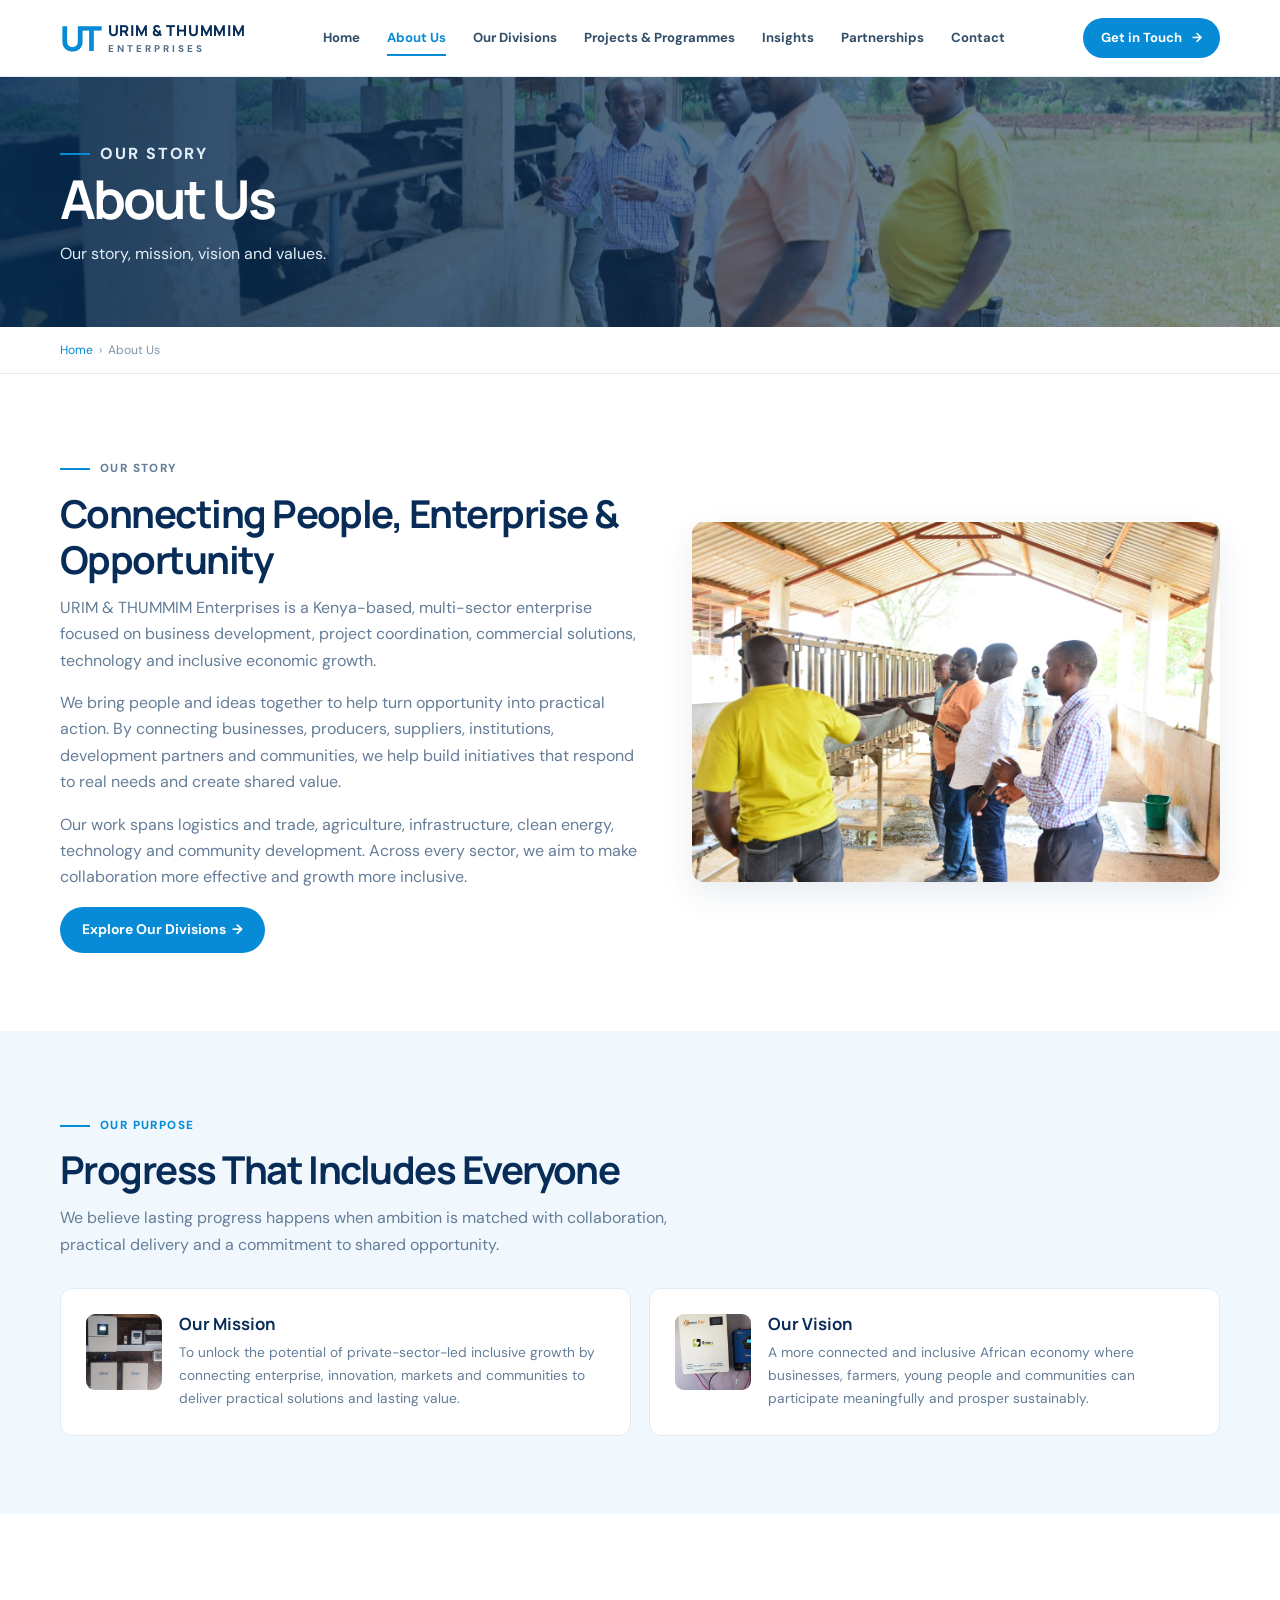
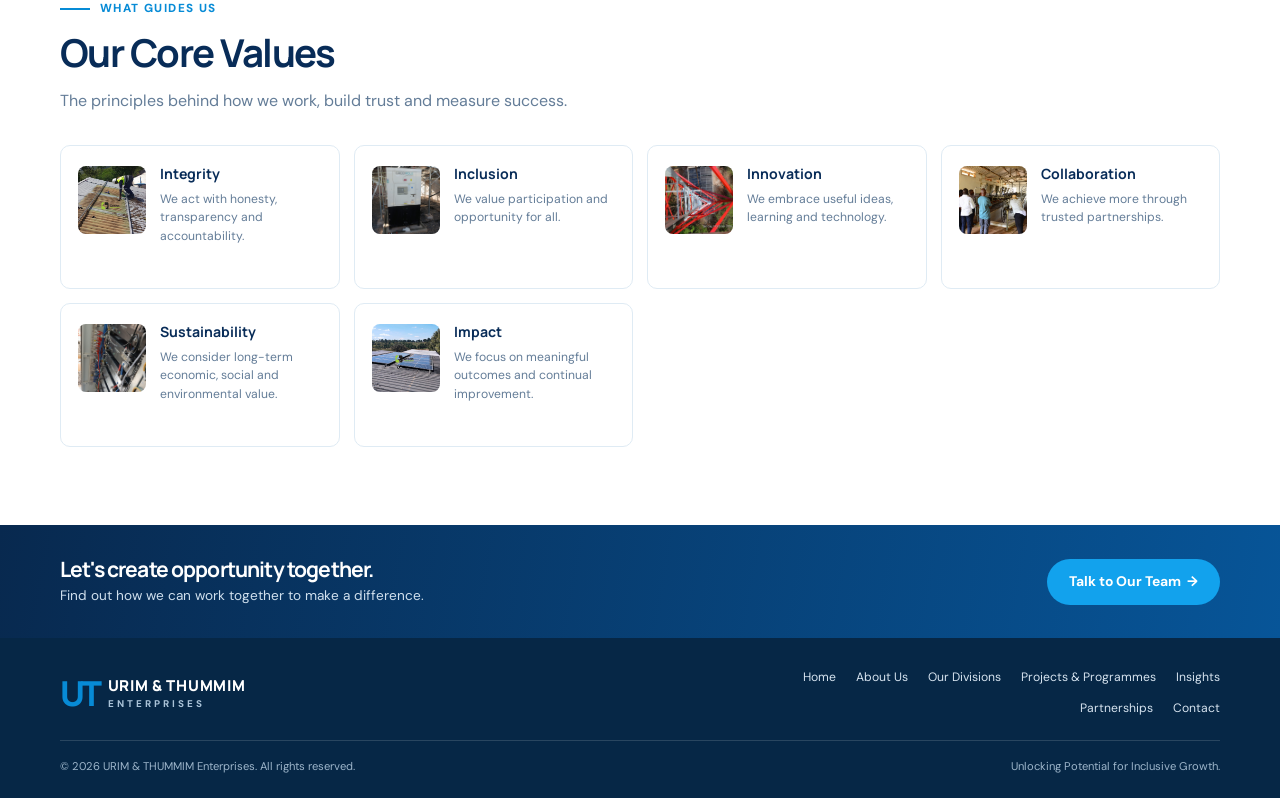
==== commit f110f2f5: "Update about.html" ====
--- a/about.html
+++ b/about.html
@@ -33,16 +33,16 @@
       <div class="section-heading"><div><p class="eyebrow">OUR PURPOSE</p><h2>Progress That Includes Everyone</h2><p class="lead">We believe lasting progress happens when ambition is matched with collaboration, practical delivery and a commitment to shared opportunity.</p></div></div>
       <div class="mission-grid">
         <article class="mission-card"><img class="mission-photo" src="assets/images/h52.jpeg" alt="Community and enterprise project photo" loading="lazy"><div><h3>Our Mission</h3><p>To unlock the potential of private-sector-led inclusive growth by connecting enterprise, innovation, markets and communities to deliver practical solutions and lasting value.</p></div></article>
-        <article class="mission-card"><img class="mission-photo" src="assets/images/h53.jpeg" alt="Community and enterprise project photo" loading="lazy"><div><h3>Our Vision</h3><p>A more connected and inclusive African economy where businesses, farmers, young people and communities can participate meaningfully and prosper sustainably.</p></div></article>
+        <article class="mission-card"><img class="mission-photo" src="assets/images/h23.jpeg" alt="Community and enterprise project photo" loading="lazy"><div><h3>Our Vision</h3><p>A more connected and inclusive African economy where businesses, farmers, young people and communities can participate meaningfully and prosper sustainably.</p></div></article>
       </div>
     </div></section>
     <section class="section" id="values"><div class="container">
       <div class="section-heading"><div><p class="eyebrow">WHAT GUIDES US</p><h2>Our Core Values</h2><p class="lead">The principles behind how we work, build trust and measure success.</p></div></div>
       <div class="solutions-grid">
-        <article class="solution-card"><img class="solution-thumb" src="assets/images/h1.jpeg" alt="Project photo from the supplied image collection" loading="lazy"><span><h3>Integrity</h3><p>We act with honesty, transparency and accountability.</p></span></article>
+        <article class="solution-card"><img class="solution-thumb" src="assets/images/h22.jpeg" alt="Project photo from the supplied image collection" loading="lazy"><span><h3>Integrity</h3><p>We act with honesty, transparency and accountability.</p></span></article>
         <article class="solution-card"><img class="solution-thumb" src="assets/images/h2.jpeg" alt="Project photo from the supplied image collection" loading="lazy"><span><h3>Inclusion</h3><p>We value participation and opportunity for all.</p></span></article>
         <article class="solution-card"><img class="solution-thumb" src="assets/images/h3.jpeg" alt="Project photo from the supplied image collection" loading="lazy"><span><h3>Innovation</h3><p>We embrace useful ideas, learning and technology.</p></span></article>
-        <article class="solution-card"><img class="solution-thumb" src="assets/images/h4.jpeg" alt="Project photo from the supplied image collection" loading="lazy"><span><h3>Collaboration</h3><p>We achieve more through trusted partnerships.</p></span></article>
+        <article class="solution-card"><img class="solution-thumb" src="assets/images/h26.jpeg" alt="People discussing dairy production at a livestock facility" loading="lazy"><span><h3>Collaboration</h3><p>We achieve more through trusted partnerships.</p></span></article>
         <article class="solution-card"><img class="solution-thumb" src="assets/images/h5.jpeg" alt="Project photo from the supplied image collection" loading="lazy"><span><h3>Sustainability</h3><p>We consider long-term economic, social and environmental value.</p></span></article>
         <article class="solution-card"><img class="solution-thumb" src="assets/images/h14.jpeg" alt="Project photo from the supplied image collection" loading="lazy"><span><h3>Impact</h3><p>We focus on meaningful outcomes and continual improvement.</p></span></article>
       </div>
--- a/assets/css/site.css
+++ b/assets/css/site.css
@@ -23,6 +23,10 @@
   -webkit-font-smoothing: antialiased;
 }
 img { display: block; width: 100%; object-fit: cover; }
+.crop-side-left { object-position: left center; }
+.crop-side-right { object-position: right center; }
+.crop-bottom { object-position: center 30%; }
+.crop-side-right.crop-bottom { object-position: right 30%; }
 a { color: inherit; text-decoration: none; }
 button, input, select, textarea { font: inherit; }
 button, a { -webkit-tap-highlight-color: transparent; }
@@ -136,6 +140,7 @@
 .project-grid { display: grid; grid-template-columns: repeat(3, 1fr); gap: 18px; }
 .project-card { overflow: hidden; border: 1px solid var(--line); border-radius: 11px; background: #fff; }
 .project-card img { height: 190px; transition: transform .4s; }
+.project-card img.home-infrastructure-photo { object-position: center 28%; }
 .project-card video { display: block; width: 100%; height: 190px; background: #0b2947; object-fit: cover; }
 .project-card:hover img { transform: scale(1.035); }
 .card-visual { display: grid; place-items: center; overflow: hidden; background: radial-gradient(circle at 76% 18%, rgb(18 162 237 / 45%), transparent 36%), linear-gradient(135deg, #0b315d, #087cbd); color: #fff; }
@@ -196,6 +201,8 @@
 .division-grid, .insight-grid { display: grid; grid-template-columns: repeat(3, 1fr); gap: 22px; }
 .division-card { overflow: hidden; border: 1px solid var(--line); border-radius: 12px; background: #fff; }
 .division-card img, .division-card video { height: 205px; }
+.division-card .division-photo--construction { object-position: center 68%; }
+.division-card .division-photo--supplies { object-position: center 68%; }
 .division-card video { display: block; width: 100%; background: #0b2947; object-fit: cover; }
 .division-card > div { padding: 20px; }
 .division-card h3 { margin-bottom: 8px; color: var(--navy); font-size: 1.05rem; }
@@ -279,7 +286,7 @@
   .site-nav.is-open { display: grid; }
   .site-nav a { padding: 12px 6px; border-bottom: 1px solid #edf2f7; font-size: .94rem; font-weight: 700; }
   .site-nav a[aria-current="page"]::after { right: auto; bottom: 6px; width: 25px; }
-  .hero { min-height: 525px; align-items: end; background-image: linear-gradient(0deg, rgb(255 255 255 / 98%), rgb(255 255 255 / 91%) 40%, rgb(255 255 255 / 15%) 100%), linear-gradient(135deg, rgb(7 139 214 / 28%), rgb(8 44 88 / 20%)), url("../images/h82.jpeg"); background-position: center, center, center; background-size: 100% 100%, 100% 100%, cover; background-repeat: no-repeat; }
+  .hero { min-height: 525px; align-items: end; background-image: linear-gradient(0deg, rgb(255 255 255 / 94%) 0%, rgb(255 255 255 / 78%) 35%, rgb(255 255 255 / 30%) 60%, rgb(255 255 255 / 5%) 100%), url("../images/h82.jpeg"); background-position: center, center top; background-size: 100% 100%, cover; background-repeat: no-repeat; }
   .hero::after { display: none; }
   .hero-content { margin-inline: auto; padding: 125px 0 39px; }
   .hero h1 { font-size: clamp(2.35rem, 11vw, 3.4rem); }
@@ -292,6 +299,7 @@
   .story-feature > img { height: 210px; }
   .story-feature-copy { padding: 22px; }
   .feature-photos { height: auto; grid-template-columns: 1fr; }
+  .photo-feature--crop { height: 220px; }
   .photo-feature { min-height: 220px; }
   .photo-stack { grid-template-columns: repeat(3, minmax(0, 1fr)); grid-template-rows: 1fr; }
   .photo-stack .photo-feature { min-height: 115px; }
